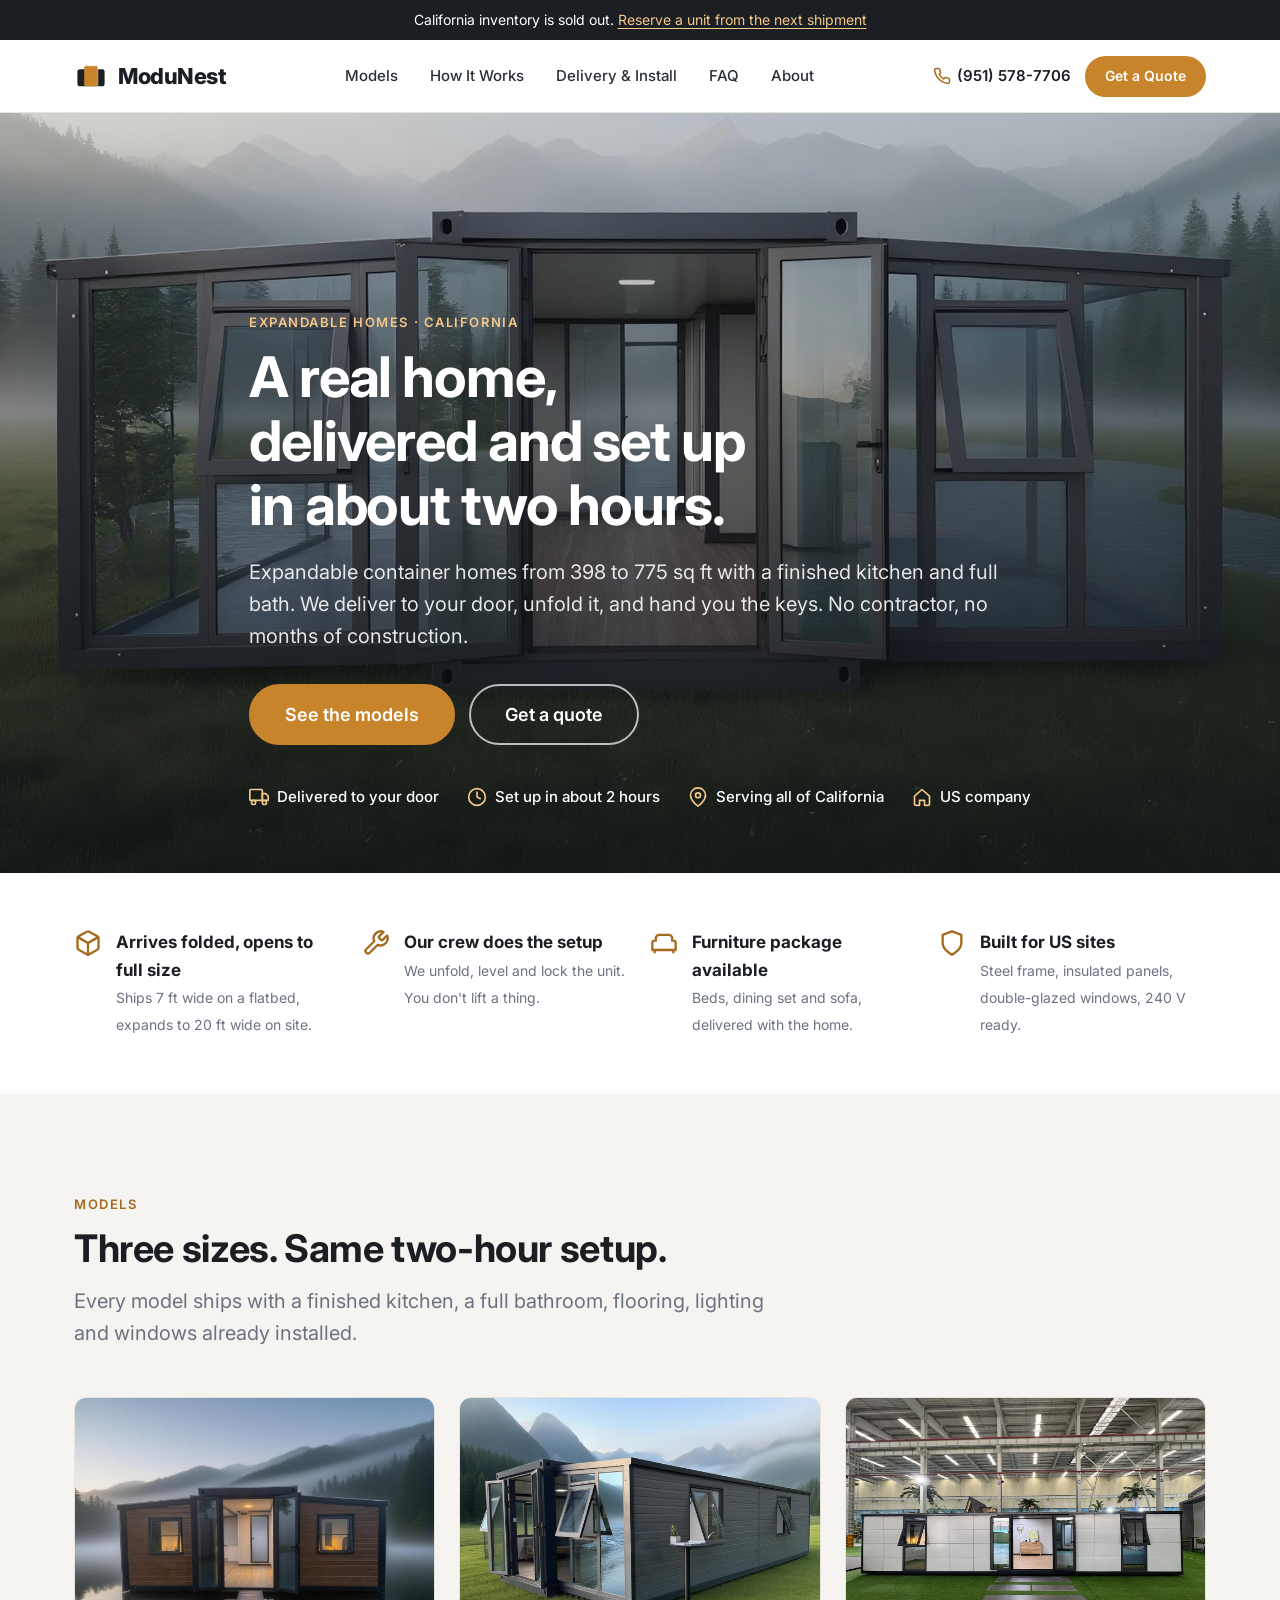
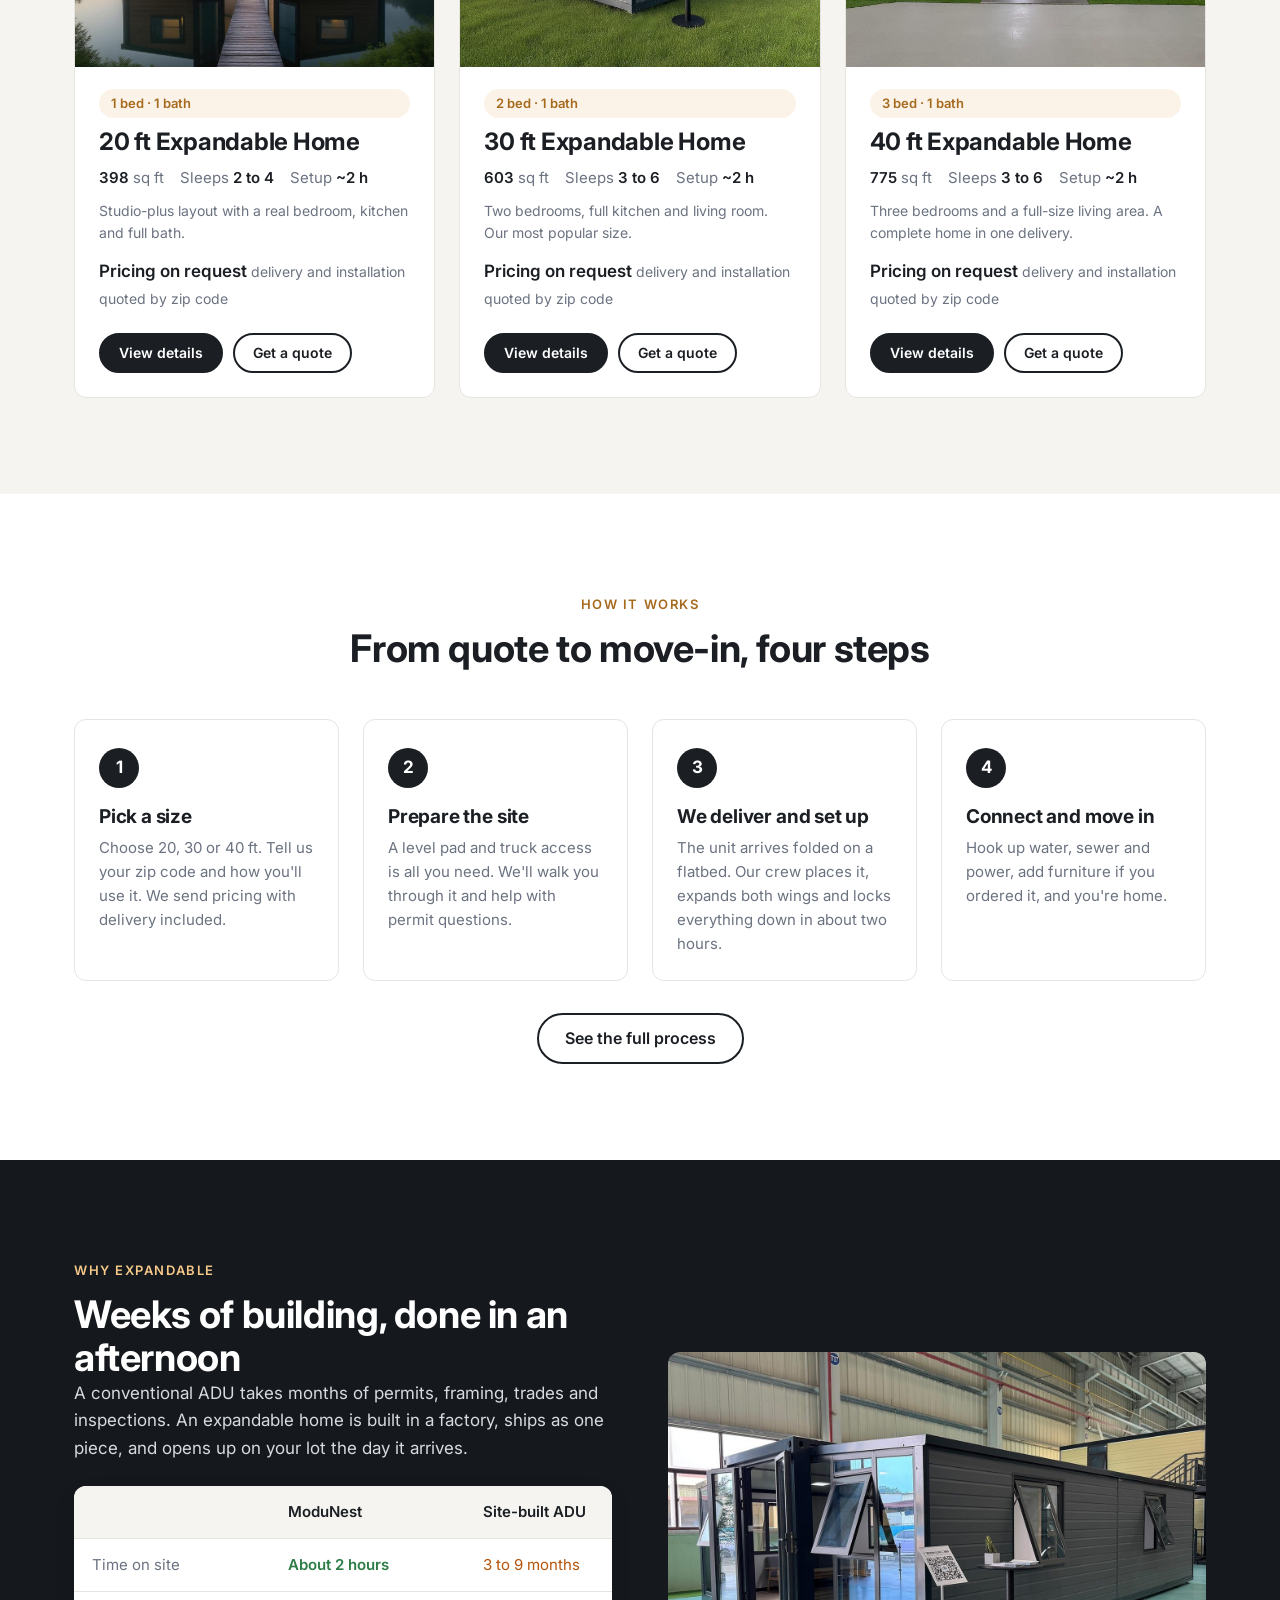
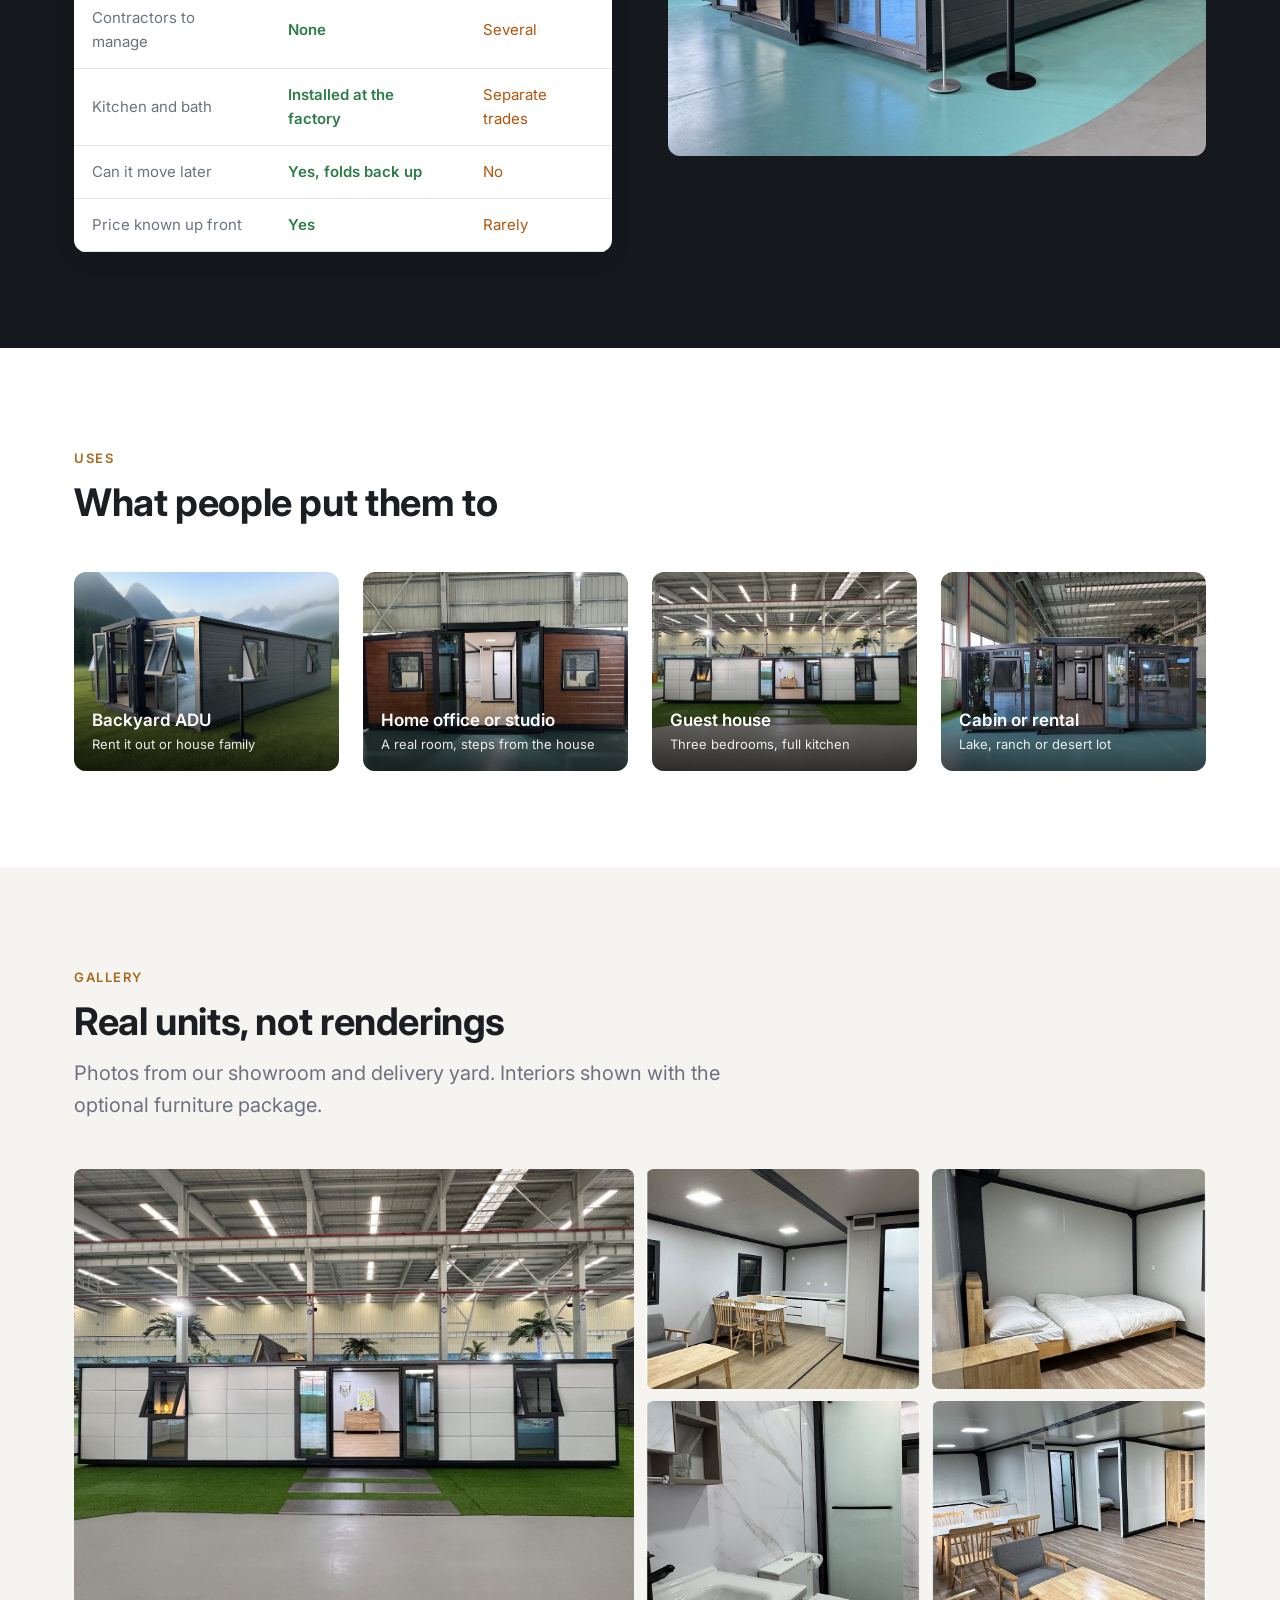
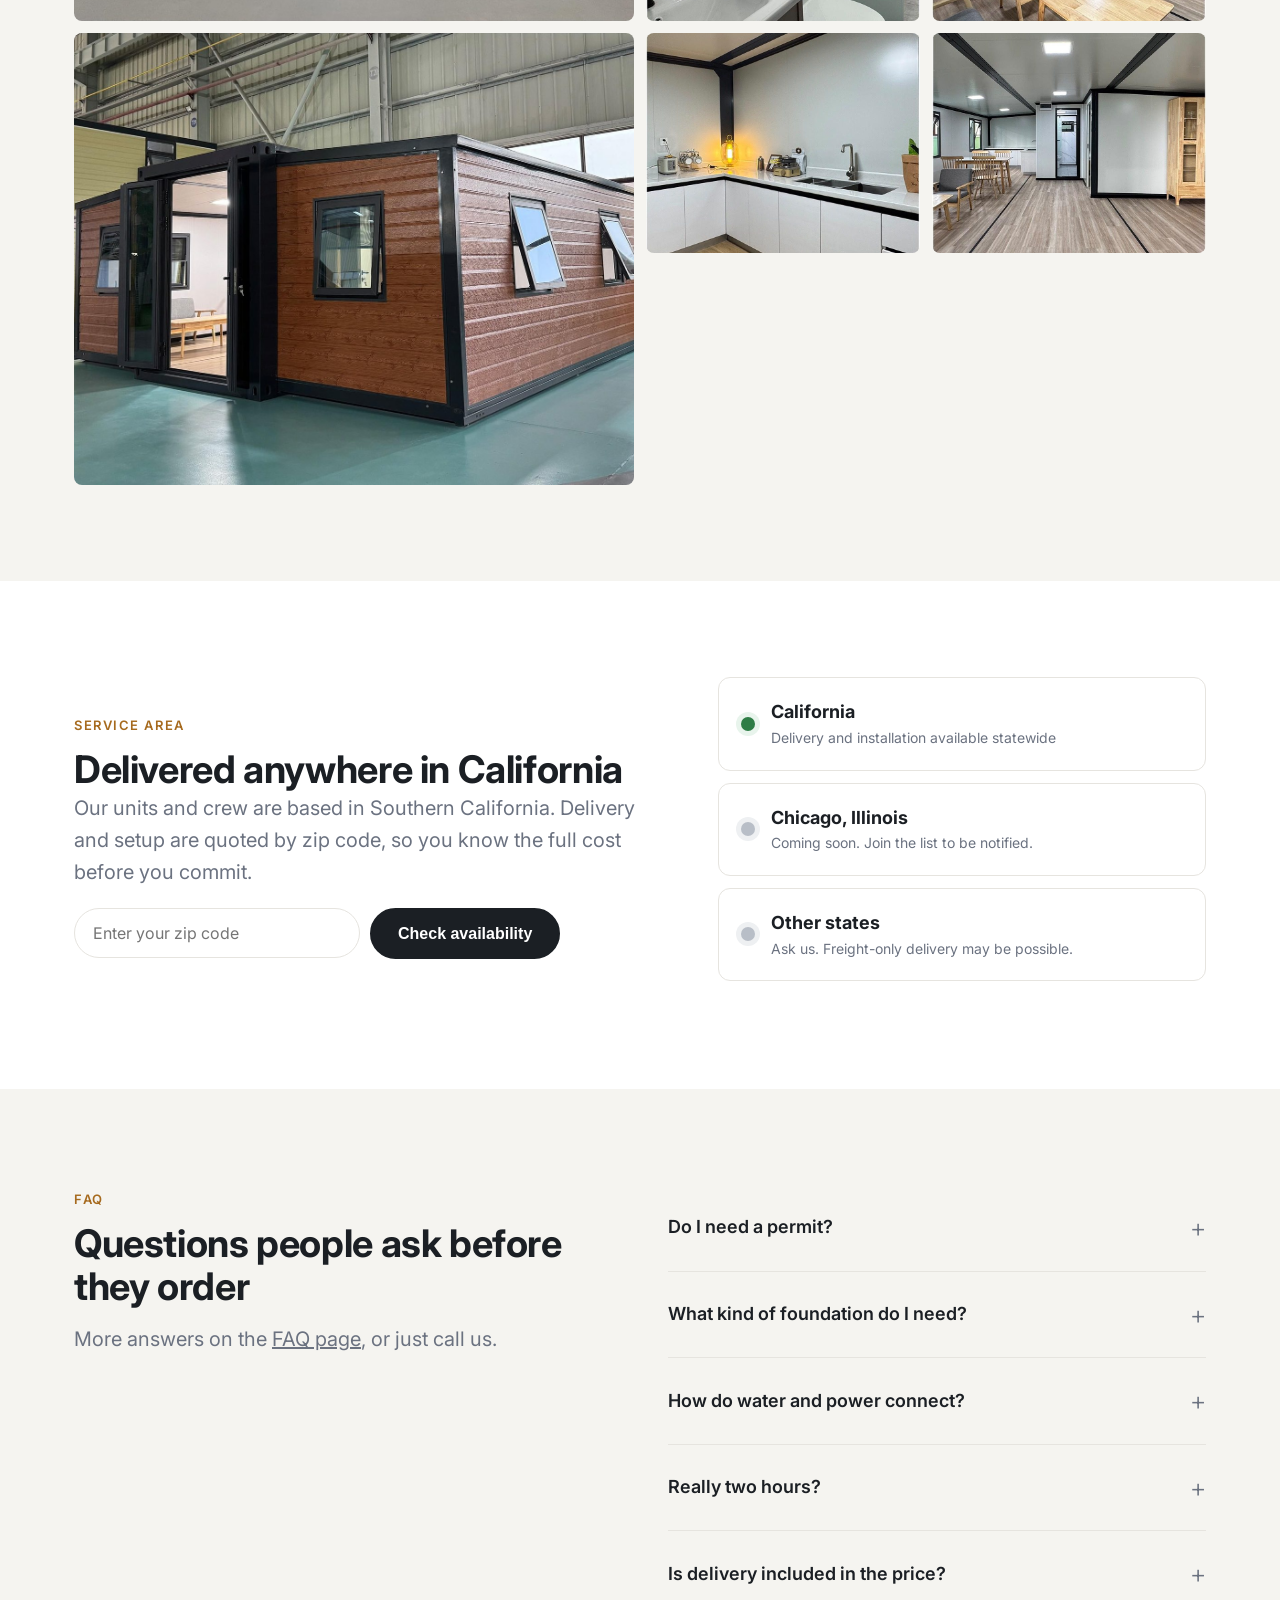
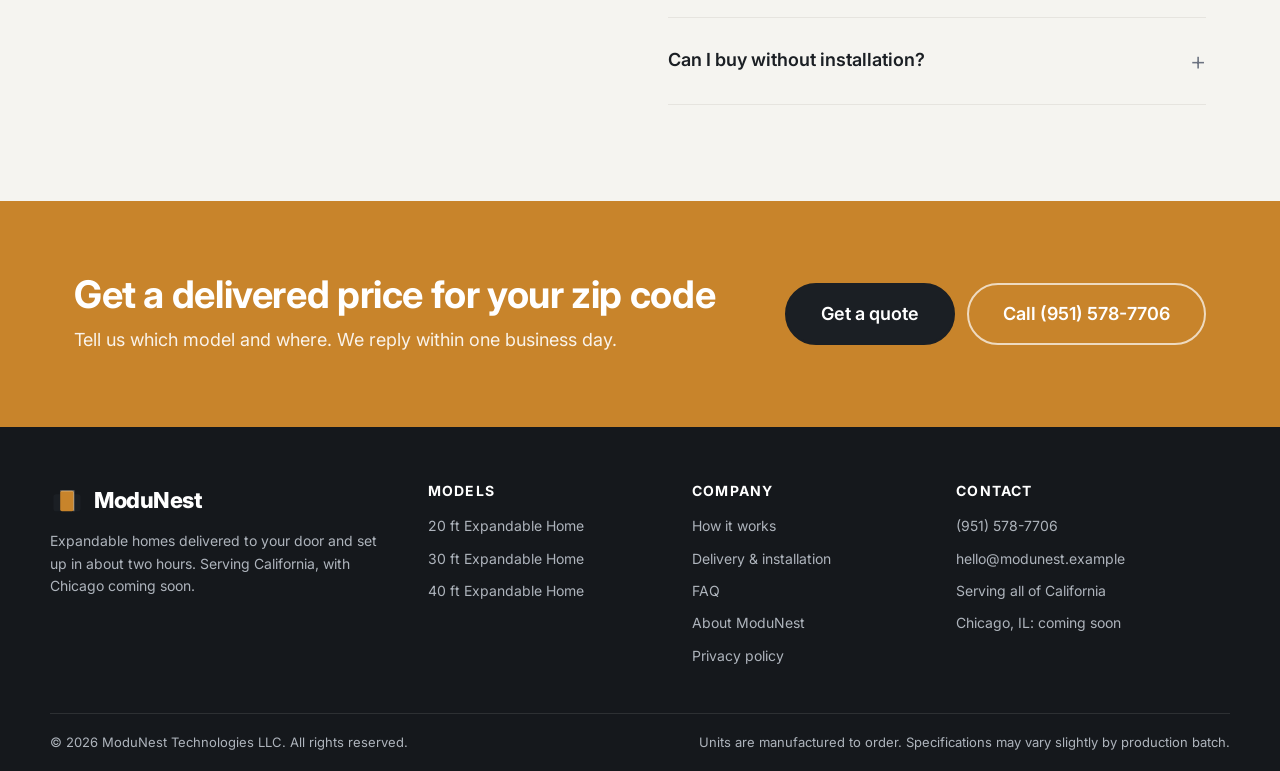
==== index.html @ 80a7b339 "ModuNest expandable homes site v1 preview Co-Authored-By: Claude Fable 5.1 <noreply@anthropic.com> C" ====
<!DOCTYPE html>
<html lang="en">
<head>
<meta charset="UTF-8">
<meta name="viewport" content="width=device-width, initial-scale=1">
<title>Expandable Container Homes Delivered & Installed in California | ModuNest</title>
<meta name="description" content="Move-in ready expandable container homes, 398 to 775 sq ft. Delivered to your door and set up in about two hours. One-stop delivery, installation and furniture. Serving California.">
<link rel="canonical" href="https://rogerhong02.github.io/modunest-site/index.html">
<meta property="og:title" content="Expandable Container Homes Delivered & Installed in California | ModuNest">
<meta property="og:description" content="Move-in ready expandable container homes, 398 to 775 sq ft. Delivered to your door and set up in about two hours. One-stop delivery, installation and furniture. Serving California.">
<meta property="og:image" content="https://rogerhong02.github.io/modunest-site/images/hero-1.jpg">
<meta property="og:type" content="website">
<meta name="theme-color" content="#1B1F24">
<link rel="icon" href="images/favicon.svg" type="image/svg+xml">
<link rel="preconnect" href="https://fonts.googleapis.com"><link rel="preconnect" href="https://fonts.gstatic.com" crossorigin>
<link rel="stylesheet" href="https://fonts.googleapis.com/css2?family=Inter:wght@400;500;600;700;800&display=swap">
<link rel="stylesheet" href="css/style.css">
</head>
<body>
<div class="announce">California inventory is sold out. <a href="quote.html">Reserve a unit from the next shipment</a></div>
<header class="header"><div class="container">
  <a class="logo" href="index.html"><svg viewBox="0 0 40 40" fill="none" aria-hidden="true"><rect x="4" y="12" width="32" height="20" rx="3" fill="#1B1F24"/><rect x="12" y="8" width="16" height="24" rx="2" fill="#C8842B"/><path d="M12 8h16v24" stroke="#fff" stroke-width="1.5" opacity=".35"/></svg><span>ModuNest</span></a>
  <nav class="nav"><ul>
    <li><a href="models.html">Models</a></li>
    <li><a href="how-it-works.html">How It Works</a></li>
    <li><a href="delivery.html">Delivery &amp; Install</a></li>
    <li><a href="faq.html">FAQ</a></li>
    <li><a href="about.html">About</a></li>
    <li class="nav-cta"><a class="btn btn-primary" href="quote.html">Get a Quote</a></li>
  </ul></nav>
  <div class="header-right">
    <a class="header-phone" href="tel:+19515787706"><svg viewBox="0 0 24 24" fill="none" stroke="currentColor" stroke-width="2" stroke-linecap="round" stroke-linejoin="round" aria-hidden="true"><path d="M22 16.92v3a2 2 0 0 1-2.18 2 19.79 19.79 0 0 1-8.63-3.07 19.5 19.5 0 0 1-6-6 19.79 19.79 0 0 1-3.07-8.67A2 2 0 0 1 4.11 2h3a2 2 0 0 1 2 1.72c.13.96.37 1.9.72 2.81a2 2 0 0 1-.45 2.11L8.09 9.91a16 16 0 0 0 6 6l1.27-1.27a2 2 0 0 1 2.11-.45c.91.35 1.85.59 2.81.72A2 2 0 0 1 22 16.92z"/></svg>(951) 578-7706</a>
    <a class="btn btn-primary btn-sm" href="quote.html">Get a Quote</a>
    <button class="nav-toggle" aria-label="Menu"><span></span><span></span><span></span></button>
  </div>
</div></header>

<section class="hero" style="background-image:url(images/hero-1.jpg)"><div class="container">
  <span class="eyebrow" style="color:#F3C889">Expandable homes · California</span>
  <h1>A real home, delivered and set up in about two hours.</h1>
  <p class="lead">Expandable container homes from 398 to 775 sq ft with a finished kitchen and full bath. We deliver to your door, unfold it, and hand you the keys. No contractor, no months of construction.</p>
  <div class="actions"><a class="btn btn-primary btn-lg" href="models.html">See the models</a><a class="btn btn-outline-light btn-lg" href="quote.html">Get a quote</a></div>
  <div class="badges">
    <span><svg viewBox="0 0 24 24" fill="none" stroke="currentColor" stroke-width="2" stroke-linecap="round" stroke-linejoin="round" aria-hidden="true"><rect x="1" y="3" width="15" height="13" rx="1"/><path d="M16 8h4l3 3v5h-7z"/><circle cx="5.5" cy="18.5" r="2.5"/><circle cx="18.5" cy="18.5" r="2.5"/></svg> Delivered to your door</span>
    <span><svg viewBox="0 0 24 24" fill="none" stroke="currentColor" stroke-width="2" stroke-linecap="round" stroke-linejoin="round" aria-hidden="true"><circle cx="12" cy="12" r="10"/><polyline points="12 6 12 12 16 14"/></svg> Set up in about 2 hours</span>
    <span><svg viewBox="0 0 24 24" fill="none" stroke="currentColor" stroke-width="2" stroke-linecap="round" stroke-linejoin="round" aria-hidden="true"><path d="M21 10c0 7-9 13-9 13s-9-6-9-13a9 9 0 0 1 18 0z"/><circle cx="12" cy="10" r="3"/></svg> Serving all of California</span>
    <span><svg viewBox="0 0 24 24" fill="none" stroke="currentColor" stroke-width="2" stroke-linecap="round" stroke-linejoin="round" aria-hidden="true"><path d="M3 11l9-8 9 8v9a2 2 0 0 1-2 2h-4v-6H9v6H5a2 2 0 0 1-2-2z"/></svg> US company</span>
  </div>
</div></section>

<section class="section" style="padding:56px 0"><div class="container">
  <div class="trust">
    <div><svg viewBox="0 0 24 24" fill="none" stroke="currentColor" stroke-width="2" stroke-linecap="round" stroke-linejoin="round" aria-hidden="true"><path d="M21 16V8a2 2 0 0 0-1-1.73l-7-4a2 2 0 0 0-2 0l-7 4A2 2 0 0 0 3 8v8a2 2 0 0 0 1 1.73l7 4a2 2 0 0 0 2 0l7-4A2 2 0 0 0 21 16z"/><polyline points="3.27 6.96 12 12.01 20.73 6.96"/><line x1="12" y1="22.08" x2="12" y2="12"/></svg><div><b>Arrives folded, opens to full size</b><span>Ships 7 ft wide on a flatbed, expands to 20 ft wide on site.</span></div></div>
    <div><svg viewBox="0 0 24 24" fill="none" stroke="currentColor" stroke-width="2" stroke-linecap="round" stroke-linejoin="round" aria-hidden="true"><path d="M14.7 6.3a1 1 0 0 0 0 1.4l1.6 1.6a1 1 0 0 0 1.4 0l3.77-3.77a6 6 0 0 1-7.94 7.94l-6.91 6.91a2.12 2.12 0 0 1-3-3l6.91-6.91a6 6 0 0 1 7.94-7.94l-3.76 3.76z"/></svg><div><b>Our crew does the setup</b><span>We unfold, level and lock the unit. You don't lift a thing.</span></div></div>
    <div><svg viewBox="0 0 24 24" fill="none" stroke="currentColor" stroke-width="2" stroke-linecap="round" stroke-linejoin="round" aria-hidden="true"><path d="M4 18v2M20 18v2M2 12a2 2 0 0 1 2-2h1V8a3 3 0 0 1 3-3h8a3 3 0 0 1 3 3v2h1a2 2 0 0 1 2 2v6H2z"/></svg><div><b>Furniture package available</b><span>Beds, dining set and sofa, delivered with the home.</span></div></div>
    <div><svg viewBox="0 0 24 24" fill="none" stroke="currentColor" stroke-width="2" stroke-linecap="round" stroke-linejoin="round" aria-hidden="true"><path d="M12 22s8-4 8-10V5l-8-3-8 3v7c0 6 8 10 8 10z"/></svg><div><b>Built for US sites</b><span>Steel frame, insulated panels, double-glazed windows, 240 V ready.</span></div></div>
  </div>
</div></section>

<section class="section soft" id="models"><div class="container">
  <div class="sec-head"><span class="eyebrow">Models</span><h2>Three sizes. Same two-hour setup.</h2><p class="lead">Every model ships with a finished kitchen, a full bathroom, flooring, lighting and windows already installed.</p></div>
  <div class="grid grid-3"><article class="model-card">
  <a class="thumb" href="model-20ft.html"><img src="images/20ft-card.jpg" alt="20 ft Expandable Home" loading="lazy"></a>
  <div class="body">
    <span class="pill">1 bed · 1 bath</span>
    <h3><a href="model-20ft.html">20 ft Expandable Home</a></h3>
    <div class="meta"><span><b>398</b> sq ft</span><span>Sleeps <b>2 to 4</b></span><span>Setup <b>~2 h</b></span></div>
    <p class="muted small">Studio-plus layout with a real bedroom, kitchen and full bath.</p>
    <div class="price">Pricing on request <small>delivery and installation quoted by zip code</small></div>
    <div class="actions"><a class="btn btn-dark btn-sm" href="model-20ft.html">View details</a><a class="btn btn-outline btn-sm" href="quote.html?model=20ft">Get a quote</a></div>
  </div>
</article>
<article class="model-card">
  <a class="thumb" href="model-30ft.html"><img src="images/30ft-card.jpg" alt="30 ft Expandable Home" loading="lazy"></a>
  <div class="body">
    <span class="pill">2 bed · 1 bath</span>
    <h3><a href="model-30ft.html">30 ft Expandable Home</a></h3>
    <div class="meta"><span><b>603</b> sq ft</span><span>Sleeps <b>3 to 6</b></span><span>Setup <b>~2 h</b></span></div>
    <p class="muted small">Two bedrooms, full kitchen and living room. Our most popular size.</p>
    <div class="price">Pricing on request <small>delivery and installation quoted by zip code</small></div>
    <div class="actions"><a class="btn btn-dark btn-sm" href="model-30ft.html">View details</a><a class="btn btn-outline btn-sm" href="quote.html?model=30ft">Get a quote</a></div>
  </div>
</article>
<article class="model-card">
  <a class="thumb" href="model-40ft.html"><img src="images/40ft-card.jpg" alt="40 ft Expandable Home" loading="lazy"></a>
  <div class="body">
    <span class="pill">3 bed · 1 bath</span>
    <h3><a href="model-40ft.html">40 ft Expandable Home</a></h3>
    <div class="meta"><span><b>775</b> sq ft</span><span>Sleeps <b>3 to 6</b></span><span>Setup <b>~2 h</b></span></div>
    <p class="muted small">Three bedrooms and a full-size living area. A complete home in one delivery.</p>
    <div class="price">Pricing on request <small>delivery and installation quoted by zip code</small></div>
    <div class="actions"><a class="btn btn-dark btn-sm" href="model-40ft.html">View details</a><a class="btn btn-outline btn-sm" href="quote.html?model=40ft">Get a quote</a></div>
  </div>
</article></div>
</div></section>

<section class="section" id="how"><div class="container">
  <div class="sec-head center"><span class="eyebrow">How it works</span><h2>From quote to move-in, four steps</h2></div>
  <div class="steps">
    <div class="step"><div class="num">1</div><h3>Pick a size</h3><p>Choose 20, 30 or 40 ft. Tell us your zip code and how you'll use it. We send pricing with delivery included.</p></div>
    <div class="step"><div class="num">2</div><h3>Prepare the site</h3><p>A level pad and truck access is all you need. We'll walk you through it and help with permit questions.</p></div>
    <div class="step"><div class="num">3</div><h3>We deliver and set up</h3><p>The unit arrives folded on a flatbed. Our crew places it, expands both wings and locks everything down in about two hours.</p></div>
    <div class="step"><div class="num">4</div><h3>Connect and move in</h3><p>Hook up water, sewer and power, add furniture if you ordered it, and you're home.</p></div>
  </div>
  <div class="center mt-32"><a class="btn btn-outline" href="how-it-works.html">See the full process</a></div>
</div></section>

<section class="section dark"><div class="container">
  <div class="split">
    <div class="text">
      <span class="eyebrow">Why expandable</span>
      <h2>Weeks of building, done in an afternoon</h2>
      <p>A conventional ADU takes months of permits, framing, trades and inspections. An expandable home is built in a factory, ships as one piece, and opens up on your lot the day it arrives.</p>
      <table class="compare mt-24">
        <tr><th></th><th>ModuNest</th><th>Site-built ADU</th></tr>
        <tr><td>Time on site</td><td class="yes">About 2 hours</td><td class="no">3 to 9 months</td></tr>
        <tr><td>Contractors to manage</td><td class="yes">None</td><td class="no">Several</td></tr>
        <tr><td>Kitchen and bath</td><td class="yes">Installed at the factory</td><td class="no">Separate trades</td></tr>
        <tr><td>Can it move later</td><td class="yes">Yes, folds back up</td><td class="no">No</td></tr>
        <tr><td>Price known up front</td><td class="yes">Yes</td><td class="no">Rarely</td></tr>
      </table>
    </div>
    <div class="pic"><img src="images/30ft-shop-1.jpg" alt="30 ft expandable home, doors open" loading="lazy"></div>
  </div>
</div></section>

<section class="section" id="uses"><div class="container">
  <div class="sec-head"><span class="eyebrow">Uses</span><h2>What people put them to</h2></div>
  <div class="grid grid-4">
    <a class="tile" href="model-30ft.html"><img src="images/30ft-card.jpg" alt="Backyard ADU" loading="lazy"><div class="cap">Backyard ADU<small>Rent it out or house family</small></div></a>
    <a class="tile" href="model-20ft.html"><img src="images/20ft-shop-1.jpg" alt="Home office" loading="lazy"><div class="cap">Home office or studio<small>A real room, steps from the house</small></div></a>
    <a class="tile" href="model-40ft.html"><img src="images/40ft-card.jpg" alt="Guest house" loading="lazy"><div class="cap">Guest house<small>Three bedrooms, full kitchen</small></div></a>
    <a class="tile" href="model-30ft.html"><img src="images/30ft-shop-2.jpg" alt="Vacation cabin" loading="lazy"><div class="cap">Cabin or rental<small>Lake, ranch or desert lot</small></div></a>
  </div>
</div></section>

<section class="section soft" id="gallery"><div class="container">
  <div class="sec-head"><span class="eyebrow">Gallery</span><h2>Real units, not renderings</h2><p class="lead">Photos from our showroom and delivery yard. Interiors shown with the optional furniture package.</p></div>
  <div class="gallery">
    <a class="span2" href="images/40ft-card.jpg" data-lightbox="images/40ft-card.jpg"><img src="images/40ft-card.jpg" alt="40 ft unit in showroom" loading="lazy"></a>
    <a href="images/20ft-kitchen.jpg" data-lightbox="images/20ft-kitchen.jpg"><img src="images/20ft-kitchen.jpg" alt="Kitchen" loading="lazy"></a>
    <a href="images/30ft-bedroom.jpg" data-lightbox="images/30ft-bedroom.jpg"><img src="images/30ft-bedroom.jpg" alt="Bedroom" loading="lazy"></a>
    <a href="images/40ft-bath.jpg" data-lightbox="images/40ft-bath.jpg"><img src="images/40ft-bath.jpg" alt="Bathroom" loading="lazy"></a>
    <a href="images/20ft-living.jpg" data-lightbox="images/20ft-living.jpg"><img src="images/20ft-living.jpg" alt="Living area" loading="lazy"></a>
    <a class="span2" href="images/20ft-shop-2.jpg" data-lightbox="images/20ft-shop-2.jpg"><img src="images/20ft-shop-2.jpg" alt="20 ft unit" loading="lazy"></a>
    <a href="images/40ft-kitchen.jpg" data-lightbox="images/40ft-kitchen.jpg"><img src="images/40ft-kitchen.jpg" alt="Kitchen, 40 ft" loading="lazy"></a>
    <a href="images/30ft-living.jpg" data-lightbox="images/30ft-living.jpg"><img src="images/30ft-living.jpg" alt="Living area, 30 ft" loading="lazy"></a>
  </div>
</div></section>

<section class="section" id="area"><div class="container">
  <div class="area">
    <div>
      <span class="eyebrow">Service area</span>
      <h2>Delivered anywhere in California</h2>
      <p class="lead">Our units and crew are based in Southern California. Delivery and setup are quoted by zip code, so you know the full cost before you commit.</p>
      <form class="zip" id="zip-form"><input type="text" inputmode="numeric" maxlength="5" placeholder="Enter your zip code" aria-label="Zip code"><button class="btn btn-dark" type="submit">Check availability</button></form>
    </div>
    <div>
      <div class="state"><div class="dot"></div><div><b>California</b><span>Delivery and installation available statewide</span></div></div>
      <div class="state soon"><div class="dot"></div><div><b>Chicago, Illinois</b><span>Coming soon. Join the list to be notified.</span></div></div>
      <div class="state soon"><div class="dot"></div><div><b>Other states</b><span>Ask us. Freight-only delivery may be possible.</span></div></div>
    </div>
  </div>
</div></section>

<section class="section soft" id="faq"><div class="container">
  <div class="grid grid-2" style="gap:56px;align-items:start">
    <div class="sec-head" style="margin-bottom:0"><span class="eyebrow">FAQ</span><h2>Questions people ask before they order</h2><p class="lead">More answers on the <a href="faq.html" style="text-decoration:underline">FAQ page</a>, or just call us.</p></div>
    <div class="faq">
      <details><summary>Do I need a permit?</summary><p>It depends on your city and county and on how you'll use the unit. Many California customers use these homes as ADUs, which most jurisdictions now allow on residential lots. We'll help you understand what your local building department requires before you order.</p></details>
      <details><summary>What kind of foundation do I need?</summary><p>A level, compacted surface: a concrete slab, concrete piers or a gravel pad. We'll advise on the best option for your site when we quote.</p></details>
      <details><summary>How do water and power connect?</summary><p>Each home is pre-wired and pre-plumbed. Your electrician and plumber connect it to your existing 240 V service and water and sewer lines, or you can go off-grid with solar and a tank.</p></details>
      <details><summary>Really two hours?</summary><p>Yes, for the setup itself. Once the truck arrives, our crew places the unit, expands both wings and locks it in place in about two hours. Utility hookups are done separately by your local trades.</p></details>
      <details><summary>Is delivery included in the price?</summary><p>We quote delivery and installation together by zip code, so the number you see is the number you pay. No surprises on delivery day.</p></details>
      <details><summary>Can I buy without installation?</summary><p>In California we deliver and set up every unit. For other states, ask us about freight-only options.</p></details>
    </div>
  </div>
</div></section>

<section class="cta"><div class="container">
  <div><h2>Get a delivered price for your zip code</h2><p>Tell us which model and where. We reply within one business day.</p></div>
  <div class="actions"><a class="btn btn-dark btn-lg" href="quote.html">Get a quote</a><a class="btn btn-outline-light btn-lg" href="tel:+19515787706">Call (951) 578-7706</a></div>
</div></section>

<footer class="footer">
  <div class="container top">
    <div>
      <a class="logo" href="index.html"><svg viewBox="0 0 40 40" fill="none" aria-hidden="true"><rect x="4" y="12" width="32" height="20" rx="3" fill="#1B1F24"/><rect x="12" y="8" width="16" height="24" rx="2" fill="#C8842B"/><path d="M12 8h16v24" stroke="#fff" stroke-width="1.5" opacity=".35"/></svg><span>ModuNest</span></a>
      <p>Expandable homes delivered to your door and set up in about two hours. Serving California, with Chicago coming soon.</p>
    </div>
    <div><h4>Models</h4><ul><li><a href="model-20ft.html">20 ft Expandable Home</a></li><li><a href="model-30ft.html">30 ft Expandable Home</a></li><li><a href="model-40ft.html">40 ft Expandable Home</a></li></ul></div>
    <div><h4>Company</h4><ul>
      <li><a href="how-it-works.html">How it works</a></li>
      <li><a href="delivery.html">Delivery &amp; installation</a></li>
      <li><a href="faq.html">FAQ</a></li>
      <li><a href="about.html">About ModuNest</a></li>
      <li><a href="privacy.html">Privacy policy</a></li>
    </ul></div>
    <div><h4>Contact</h4><ul>
      <li><a href="tel:+19515787706">(951) 578-7706</a></li>
      <li><a href="mailto:hello@modunest.example">hello@modunest.example</a></li>
      <li>Serving all of California</li>
      <li>Chicago, IL: coming soon</li>
    </ul></div>
  </div>
  <div class="container bottom">
    <span>© 2026 ModuNest Technologies LLC. All rights reserved.</span>
    <span>Units are manufactured to order. Specifications may vary slightly by production batch.</span>
  </div>
</footer>
<div class="mobile-cta">
  <a class="btn btn-outline" href="tel:+19515787706"><svg viewBox="0 0 24 24" fill="none" stroke="currentColor" stroke-width="2" stroke-linecap="round" stroke-linejoin="round" aria-hidden="true"><path d="M22 16.92v3a2 2 0 0 1-2.18 2 19.79 19.79 0 0 1-8.63-3.07 19.5 19.5 0 0 1-6-6 19.79 19.79 0 0 1-3.07-8.67A2 2 0 0 1 4.11 2h3a2 2 0 0 1 2 1.72c.13.96.37 1.9.72 2.81a2 2 0 0 1-.45 2.11L8.09 9.91a16 16 0 0 0 6 6l1.27-1.27a2 2 0 0 1 2.11-.45c.91.35 1.85.59 2.81.72A2 2 0 0 1 22 16.92z"/></svg> Call</a>
  <a class="btn btn-primary" href="quote.html">Get a Quote</a>
</div>
<script src="js/main.js"></script>
</body>
</html>
---- css/style.css ----
/* ModuNest — expandable homes, California. Clean US DTC look. */
:root{
  --ink:#1B1F24; --text:#2B3036; --muted:#6B7280; --line:#E6E4DF;
  --bg:#FFFFFF; --soft:#F5F4F0; --dark:#15181C;
  --accent:#C8842B; --accent-dark:#A66A1E; --accent-soft:#FBF3E8;
  --green:#2E7D46; --green-soft:#E8F4EC;
  --radius:12px; --radius-sm:8px;
  --shadow:0 1px 2px rgba(20,24,30,.06),0 8px 24px rgba(20,24,30,.06);
  --shadow-lg:0 12px 40px rgba(20,24,30,.14);
  --font:Inter,-apple-system,"Segoe UI",Roboto,"Helvetica Neue",Arial,sans-serif;
  --container:1180px;
}
*{box-sizing:border-box;margin:0;padding:0}
html{scroll-behavior:smooth;-webkit-text-size-adjust:100%}
body{font-family:var(--font);color:var(--text);background:var(--bg);font-size:17px;line-height:1.6;-webkit-font-smoothing:antialiased}
img{max-width:100%;display:block;height:auto}
a{color:inherit;text-decoration:none}
ul{list-style:none}
h1,h2,h3,h4{color:var(--ink);line-height:1.15;font-weight:700;letter-spacing:-.01em}
h1{font-size:56px;letter-spacing:-.02em}
h2{font-size:38px}
h3{font-size:22px}
p{max-width:68ch}
.container{max-width:var(--container);margin:0 auto;padding:0 24px}
.eyebrow{display:inline-block;font-size:13px;font-weight:600;letter-spacing:.12em;text-transform:uppercase;color:var(--accent-dark);margin-bottom:12px}
.lead{font-size:20px;color:var(--muted);max-width:60ch}
.muted{color:var(--muted)}
.small{font-size:14px}
.center{text-align:center}
.center p{margin-left:auto;margin-right:auto}
[id]{scroll-margin-top:96px}

/* Buttons */
.btn{display:inline-flex;align-items:center;justify-content:center;gap:8px;padding:14px 26px;border-radius:999px;font-weight:600;font-size:16px;line-height:1.2;border:2px solid transparent;cursor:pointer;transition:.2s;white-space:nowrap}
.btn-primary{background:var(--accent);color:#fff;border-color:var(--accent)}
.btn-primary:hover{background:var(--accent-dark);border-color:var(--accent-dark)}
.btn-dark{background:var(--ink);color:#fff;border-color:var(--ink)}
.btn-dark:hover{background:#000}
.btn-light{background:#fff;color:var(--ink);border-color:#fff}
.btn-light:hover{background:var(--soft)}
.btn-outline{border-color:var(--ink);color:var(--ink);background:transparent}
.btn-outline:hover{background:var(--ink);color:#fff}
.btn-outline-light{border-color:rgba(255,255,255,.7);color:#fff}
.btn-outline-light:hover{background:#fff;color:var(--ink)}
.btn-lg{padding:18px 34px;font-size:18px}
.btn-sm{padding:10px 18px;font-size:14px}
.btn svg{width:18px;height:18px}

/* Header */
.header{position:sticky;top:0;z-index:100;background:rgba(255,255,255,.92);backdrop-filter:saturate(180%) blur(12px);border-bottom:1px solid var(--line)}
.header .container{display:flex;align-items:center;justify-content:space-between;height:72px;gap:24px}
.logo{display:flex;align-items:center;gap:10px;font-weight:800;font-size:22px;letter-spacing:-.02em;color:var(--ink)}
.logo svg{width:34px;height:34px}
.nav ul{display:flex;gap:4px}
.nav a{display:block;padding:10px 14px;border-radius:999px;font-weight:500;font-size:15px;color:var(--text);transition:.2s}
.nav a:hover{background:var(--soft);color:var(--ink)}
.nav a.active{color:var(--ink);font-weight:600}
.header-right{display:flex;align-items:center;gap:14px}
.header-phone{font-weight:600;color:var(--ink);font-size:15px;display:flex;align-items:center;gap:6px}
.header-phone svg{width:18px;height:18px;color:var(--accent-dark)}
.nav-toggle{display:none;width:44px;height:44px;border:0;background:none;cursor:pointer;position:relative}
.nav-toggle span{position:absolute;left:11px;right:11px;height:2px;background:var(--ink);border-radius:2px;transition:.25s}
.nav-toggle span:nth-child(1){top:15px}.nav-toggle span:nth-child(2){top:21px}.nav-toggle span:nth-child(3){top:27px}
.nav-open .nav-toggle span:nth-child(1){transform:translateY(6px) rotate(45deg)}
.nav-open .nav-toggle span:nth-child(2){opacity:0}
.nav-open .nav-toggle span:nth-child(3){transform:translateY(-6px) rotate(-45deg)}
@media(max-width:1024px){.header-phone{display:none}.nav a{padding:10px 10px;font-size:14px}}
@media(max-width:860px){
  .nav-toggle{display:block}
  .header .container{height:64px}
  .header-right .btn{display:none}
  .nav{position:fixed;left:0;right:0;top:64px;bottom:0;background:#fff;display:none;overflow:auto;padding:12px 24px 100px}
  .nav-open .nav{display:block}
  .nav ul{flex-direction:column;gap:0}
  .nav a{padding:16px 4px;font-size:18px;border-bottom:1px solid var(--line);border-radius:0}
  .nav .nav-cta{margin-top:20px;border:0}
  .nav .nav-cta .btn{width:100%}
}
@media(min-width:861px){.nav .nav-cta{display:none}}

/* Announcement */
.announce{background:var(--ink);color:#fff;font-size:14px;text-align:center;padding:9px 16px}
.announce a{text-decoration:underline;text-underline-offset:3px;color:#F3C889}

/* Hero */
.hero{position:relative;min-height:min(86vh,760px);display:flex;align-items:flex-end;color:#fff;background:var(--dark) center/cover no-repeat;isolation:isolate}
.hero::before{content:"";position:absolute;inset:0;background:linear-gradient(180deg,rgba(15,18,22,.15) 0%,rgba(15,18,22,.35) 45%,rgba(15,18,22,.82) 100%);z-index:-1}
.hero .container{padding-top:120px;padding-bottom:64px}
.hero h1{color:#fff;max-width:14ch;margin-bottom:18px}
.hero .lead{color:rgba(255,255,255,.88);margin-bottom:32px}
.hero .actions{display:flex;gap:14px;flex-wrap:wrap;margin-bottom:40px}
.hero .badges{display:flex;gap:28px;flex-wrap:wrap;font-size:15px;font-weight:500}
.hero .badges span{display:flex;align-items:center;gap:8px}
.hero .badges svg{width:20px;height:20px;color:#F3C889}
@media(max-width:768px){
  .hero{min-height:560px}
  .hero .container{padding-top:80px;padding-bottom:40px}
  h1{font-size:38px}h2{font-size:30px}
  .hero .lead{font-size:17px}
  .hero .badges{gap:14px;font-size:14px}
  .btn-lg{padding:15px 24px;font-size:16px}
}

/* Sections */
.section{padding:96px 0}
.section.soft{background:var(--soft)}
.section.dark{background:var(--dark);color:#D7DBE0}
.section.dark h2,.section.dark h3{color:#fff}
.section.dark .eyebrow{color:#F3C889}
.section.dark .lead{color:rgba(255,255,255,.75)}
.sec-head{max-width:720px;margin-bottom:48px}
.sec-head.center{margin-left:auto;margin-right:auto;text-align:center}
.sec-head h2{margin-bottom:14px}
.grid{display:grid;gap:24px}
.grid-2{grid-template-columns:repeat(2,1fr)}
.grid-3{grid-template-columns:repeat(3,1fr)}
.grid-4{grid-template-columns:repeat(4,1fr)}
@media(max-width:900px){.grid-3,.grid-4{grid-template-columns:repeat(2,1fr)}.section{padding:64px 0}.sec-head{margin-bottom:32px}}
@media(max-width:560px){.grid-2,.grid-3,.grid-4{grid-template-columns:1fr}.grid{gap:16px}}

/* Model cards */
.model-card{background:#fff;border:1px solid var(--line);border-radius:var(--radius);overflow:hidden;display:flex;flex-direction:column;transition:.25s}
.model-card:hover{box-shadow:var(--shadow-lg);transform:translateY(-4px)}
.model-card .thumb{aspect-ratio:4/3;overflow:hidden;background:var(--soft)}
.model-card .thumb img{width:100%;height:100%;object-fit:cover;transition:.5s}
.model-card:hover .thumb img{transform:scale(1.04)}
.model-card .body{padding:22px 24px 24px;display:flex;flex-direction:column;gap:10px;flex:1}
.model-card h3{font-size:24px}
.model-card .meta{display:flex;gap:16px;color:var(--muted);font-size:15px;flex-wrap:wrap}
.model-card .meta b{color:var(--ink);font-weight:600}
.model-card .price{font-weight:600;color:var(--ink);font-size:17px;margin-top:4px}
.model-card .price small{color:var(--muted);font-weight:400;font-size:14px}
.model-card .actions{display:flex;gap:10px;margin-top:auto;padding-top:10px}
.pill{display:inline-block;padding:4px 12px;border-radius:999px;font-size:13px;font-weight:600;background:var(--accent-soft);color:var(--accent-dark)}
.pill.green{background:var(--green-soft);color:var(--green)}
.pill.dark{background:var(--ink);color:#fff}

/* Steps */
.steps{display:grid;grid-template-columns:repeat(4,1fr);gap:24px;counter-reset:s}
.step{position:relative;padding:28px 24px 24px;background:#fff;border:1px solid var(--line);border-radius:var(--radius)}
.step .num{width:40px;height:40px;border-radius:50%;background:var(--ink);color:#fff;display:flex;align-items:center;justify-content:center;font-weight:700;margin-bottom:18px}
.step .num svg{width:20px;height:20px}
.step h3{font-size:19px;margin-bottom:8px}
.step p{font-size:15px;color:var(--muted)}
.section.dark .step{background:rgba(255,255,255,.05);border-color:rgba(255,255,255,.1)}
.section.dark .step .num{background:var(--accent);color:#fff}
.section.dark .step p{color:rgba(255,255,255,.7)}
@media(max-width:900px){.steps{grid-template-columns:repeat(2,1fr)}}
@media(max-width:560px){.steps{grid-template-columns:1fr}}

/* Checklist / compare */
.check{display:flex;gap:12px;align-items:flex-start;padding:12px 0;border-bottom:1px solid var(--line);font-size:16px}
.check:last-child{border-bottom:0}
.check svg{width:22px;height:22px;flex:none;color:var(--green);margin-top:2px}
.check b{color:var(--ink)}
.compare{width:100%;border-collapse:collapse;font-size:15px;background:#fff;border-radius:var(--radius);overflow:hidden;box-shadow:var(--shadow)}
.compare th,.compare td{padding:14px 18px;text-align:left;border-bottom:1px solid var(--line)}
.compare th{background:var(--soft);color:var(--ink);font-weight:600}
.compare td:first-child{color:var(--muted)}
.compare td.yes{color:var(--green);font-weight:600}
.compare td.no{color:#B45309}

/* Tiles */
.tile{position:relative;border-radius:var(--radius);overflow:hidden;aspect-ratio:4/3;background:var(--soft);display:block}
.tile img{width:100%;height:100%;object-fit:cover;transition:.6s}
.tile:hover img{transform:scale(1.05)}
.tile .cap{position:absolute;left:0;right:0;bottom:0;padding:40px 18px 16px;color:#fff;background:linear-gradient(transparent,rgba(0,0,0,.7));font-weight:600;font-size:17px}
.tile .cap small{display:block;font-weight:400;font-size:13px;opacity:.9}
.tile.wide{aspect-ratio:16/9}
.tile.tall{aspect-ratio:3/4}
.gallery{display:grid;grid-template-columns:repeat(4,1fr);grid-auto-rows:220px;gap:12px}
.gallery a{border-radius:var(--radius-sm);overflow:hidden;background:var(--soft);cursor:zoom-in}
.gallery a img{width:100%;height:100%;object-fit:cover;transition:.5s}
.gallery a:hover img{transform:scale(1.04)}
.gallery .span2{grid-column:span 2;grid-row:span 2}
@media(max-width:900px){.gallery{grid-template-columns:repeat(2,1fr);grid-auto-rows:170px}}

/* Service area */
.area{display:grid;grid-template-columns:1.1fr .9fr;gap:48px;align-items:center}
.area .state{display:flex;align-items:center;gap:16px;padding:20px 22px;border-radius:var(--radius);background:#fff;border:1px solid var(--line);margin-bottom:12px}
.area .state .dot{width:14px;height:14px;border-radius:50%;background:var(--green);flex:none;box-shadow:0 0 0 5px var(--green-soft)}
.area .state.soon .dot{background:#B8BEC7;box-shadow:0 0 0 5px #EEF0F2}
.area .state b{font-size:18px;color:var(--ink)}
.area .state span{color:var(--muted);font-size:14px;display:block}
.zip{display:flex;gap:10px;margin-top:20px;max-width:440px}
.zip input{flex:1;height:50px;border:1px solid var(--line);border-radius:999px;padding:0 18px;font-size:16px;font-family:inherit}
.zip input:focus{outline:none;border-color:var(--ink)}
@media(max-width:900px){.area{grid-template-columns:1fr;gap:28px}}

/* FAQ */
.faq details{border-bottom:1px solid var(--line);padding:6px 0}
.faq summary{cursor:pointer;list-style:none;display:flex;justify-content:space-between;align-items:center;gap:20px;padding:16px 0;font-weight:600;font-size:18px;color:var(--ink)}
.faq summary::-webkit-details-marker{display:none}
.faq summary::after{content:"+";font-size:26px;font-weight:300;color:var(--muted);flex:none;transition:.2s}
.faq details[open] summary::after{transform:rotate(45deg)}
.faq details p{padding:0 0 18px;color:var(--text);max-width:70ch}

/* CTA band */
.cta{background:var(--accent);color:#fff;padding:72px 0}
.cta h2{color:#fff;margin-bottom:10px}
.cta p{color:rgba(255,255,255,.9);font-size:18px}
.cta .container{display:flex;align-items:center;justify-content:space-between;gap:32px;flex-wrap:wrap}
.cta .actions{display:flex;gap:12px;flex-wrap:wrap}

/* Form */
.form{background:#fff;border:1px solid var(--line);border-radius:var(--radius);padding:32px;box-shadow:var(--shadow)}
.form .row{display:grid;grid-template-columns:1fr 1fr;gap:16px}
.form label{display:block;font-size:14px;font-weight:600;color:var(--ink);margin-bottom:6px}
.form input,.form select,.form textarea{width:100%;height:50px;border:1px solid var(--line);border-radius:var(--radius-sm);padding:0 14px;font-size:16px;font-family:inherit;margin-bottom:16px;background:#fff;color:var(--ink)}
.form textarea{height:120px;padding:12px 14px;resize:vertical}
.form input:focus,.form select:focus,.form textarea:focus{outline:none;border-color:var(--ink);box-shadow:0 0 0 3px rgba(27,31,36,.08)}
.form .note{font-size:13px;color:var(--muted);margin-top:12px}
.form .btn{width:100%}
@media(max-width:560px){.form .row{grid-template-columns:1fr}.form{padding:22px}}
.quote-layout{display:grid;grid-template-columns:1fr 1fr;gap:56px;align-items:start}
@media(max-width:900px){.quote-layout{grid-template-columns:1fr;gap:32px}}

/* Model page */
.page-head{padding:56px 0 24px}
.crumbs{font-size:14px;color:var(--muted);margin-bottom:14px}
.crumbs a:hover{color:var(--ink)}
.model-layout{display:grid;grid-template-columns:1.25fr .75fr;gap:40px;align-items:start}
.model-gallery .main{border-radius:var(--radius);overflow:hidden;aspect-ratio:4/3;background:var(--soft);cursor:zoom-in}
.model-gallery .main img{width:100%;height:100%;object-fit:cover}
.model-gallery .thumbs{display:grid;grid-template-columns:repeat(6,1fr);gap:8px;margin-top:8px}
.model-gallery .thumbs button{border:2px solid transparent;border-radius:var(--radius-sm);overflow:hidden;padding:0;background:var(--soft);aspect-ratio:4/3;cursor:pointer}
.model-gallery .thumbs button.active{border-color:var(--ink)}
.model-gallery .thumbs img{width:100%;height:100%;object-fit:cover}
.buy-box{position:sticky;top:92px;border:1px solid var(--line);border-radius:var(--radius);padding:28px;background:#fff;box-shadow:var(--shadow)}
.buy-box h1{font-size:34px;margin:8px 0 6px}
.buy-box .facts{display:grid;grid-template-columns:repeat(3,1fr);gap:10px;margin:18px 0}
.buy-box .fact{background:var(--soft);border-radius:var(--radius-sm);padding:12px;text-align:center}
.buy-box .fact b{display:block;font-size:20px;color:var(--ink)}
.buy-box .fact span{font-size:12px;color:var(--muted);text-transform:uppercase;letter-spacing:.06em}
.buy-box .price{font-size:26px;font-weight:700;color:var(--ink)}
.buy-box .price small{font-size:14px;color:var(--muted);font-weight:400;display:block}
.buy-box .actions{display:grid;gap:10px;margin:20px 0}
.buy-box .actions .btn{width:100%}
.buy-box .inc{font-size:14px;color:var(--muted)}
.buy-box .inc li{padding:5px 0 5px 26px;position:relative}
.buy-box .inc li::before{content:"✓";position:absolute;left:4px;color:var(--green);font-weight:700}
@media(max-width:900px){.model-layout{grid-template-columns:1fr}.buy-box{position:static}.model-gallery .thumbs{grid-template-columns:repeat(5,1fr)}}
.specs{width:100%;border-collapse:collapse;font-size:16px}
.specs th,.specs td{padding:14px 12px;border-bottom:1px solid var(--line);text-align:left;vertical-align:top}
.specs th{width:36%;color:var(--muted);font-weight:500}
.specs td{color:var(--ink)}
.specs td small{display:block;color:var(--muted);font-size:13px}
.floorplan{background:#fff;border:1px solid var(--line);border-radius:var(--radius);padding:16px;display:grid;grid-template-columns:1.4fr 1fr;gap:16px;align-items:center}
.floorplan img{width:100%;border-radius:var(--radius-sm)}
@media(max-width:768px){.floorplan{grid-template-columns:1fr}}
.model-nav{display:grid;grid-template-columns:repeat(3,1fr);gap:16px}
.model-nav a{display:flex;align-items:center;gap:14px;padding:14px;border:1px solid var(--line);border-radius:var(--radius);background:#fff;transition:.2s}
.model-nav a:hover{box-shadow:var(--shadow)}
.model-nav a.current{border-color:var(--ink)}
.model-nav img{width:88px;height:64px;object-fit:cover;border-radius:6px}
.model-nav b{display:block;color:var(--ink)}
.model-nav span{font-size:13px;color:var(--muted)}
@media(max-width:768px){.model-nav{grid-template-columns:1fr}}

/* Split */
.split{display:grid;grid-template-columns:1fr 1fr;gap:56px;align-items:center}
.split .pic{border-radius:var(--radius);overflow:hidden;aspect-ratio:4/3;background:var(--soft)}
.split .pic img{width:100%;height:100%;object-fit:cover}
.split .text p{margin-bottom:14px}
@media(max-width:900px){.split{grid-template-columns:1fr;gap:28px}}

/* Trust strip */
.trust{display:grid;grid-template-columns:repeat(4,1fr);gap:20px}
.trust>div{display:flex;gap:14px;align-items:flex-start}
.trust>div>div{display:block}
.trust svg{width:28px;height:28px;flex:none;color:var(--accent-dark)}
.trust b{display:block;color:var(--ink);font-size:17px}
.trust span{font-size:14px;color:var(--muted)}
@media(max-width:900px){.trust{grid-template-columns:repeat(2,1fr)}}
@media(max-width:560px){.trust{grid-template-columns:1fr}}

/* Footer */
.footer{background:var(--dark);color:#AEB4BC;font-size:14px}
.footer .top{padding:56px 0 36px;display:grid;grid-template-columns:1.5fr 1fr 1fr 1.2fr;gap:36px}
.footer h4{color:#fff;font-size:14px;letter-spacing:.08em;text-transform:uppercase;margin-bottom:16px}
.footer li{margin-bottom:10px}
.footer a:hover{color:#fff}
.footer .logo{color:#fff;margin-bottom:12px}
.footer .bottom{border-top:1px solid rgba(255,255,255,.1);padding:18px 0;display:flex;justify-content:space-between;flex-wrap:wrap;gap:10px;font-size:13px}
@media(max-width:900px){.footer .top{grid-template-columns:1fr 1fr}}
@media(max-width:560px){.footer .top{grid-template-columns:1fr;gap:26px}.footer{padding-bottom:72px}}

/* Mobile sticky CTA */
.mobile-cta{display:none}
@media(max-width:768px){
  .mobile-cta{display:grid;grid-template-columns:1fr 1fr;gap:10px;position:fixed;left:0;right:0;bottom:0;padding:10px 12px;background:rgba(255,255,255,.96);border-top:1px solid var(--line);z-index:95;backdrop-filter:blur(10px)}
  .mobile-cta .btn{width:100%;padding:14px 10px;font-size:15px}
  body{padding-bottom:0}
}

/* Lightbox */
.lightbox{position:fixed;inset:0;background:rgba(10,12,14,.9);display:none;align-items:center;justify-content:center;z-index:999;padding:24px;cursor:zoom-out}
.lightbox.open{display:flex}
.lightbox img{max-width:100%;max-height:92vh;border-radius:8px;object-fit:contain}
.lightbox::after{content:"×";position:absolute;top:12px;right:22px;color:#fff;font-size:40px;line-height:1}

/* Utilities */
.mt-16{margin-top:16px}.mt-24{margin-top:24px}.mt-32{margin-top:32px}.mt-48{margin-top:48px}.mb-16{margin-bottom:16px}.mb-24{margin-bottom:24px}
.divider{height:1px;background:var(--line);margin:48px 0}
.notice{background:var(--accent-soft);border-left:3px solid var(--accent);padding:12px 16px;border-radius:6px;font-size:15px;color:var(--ink)}
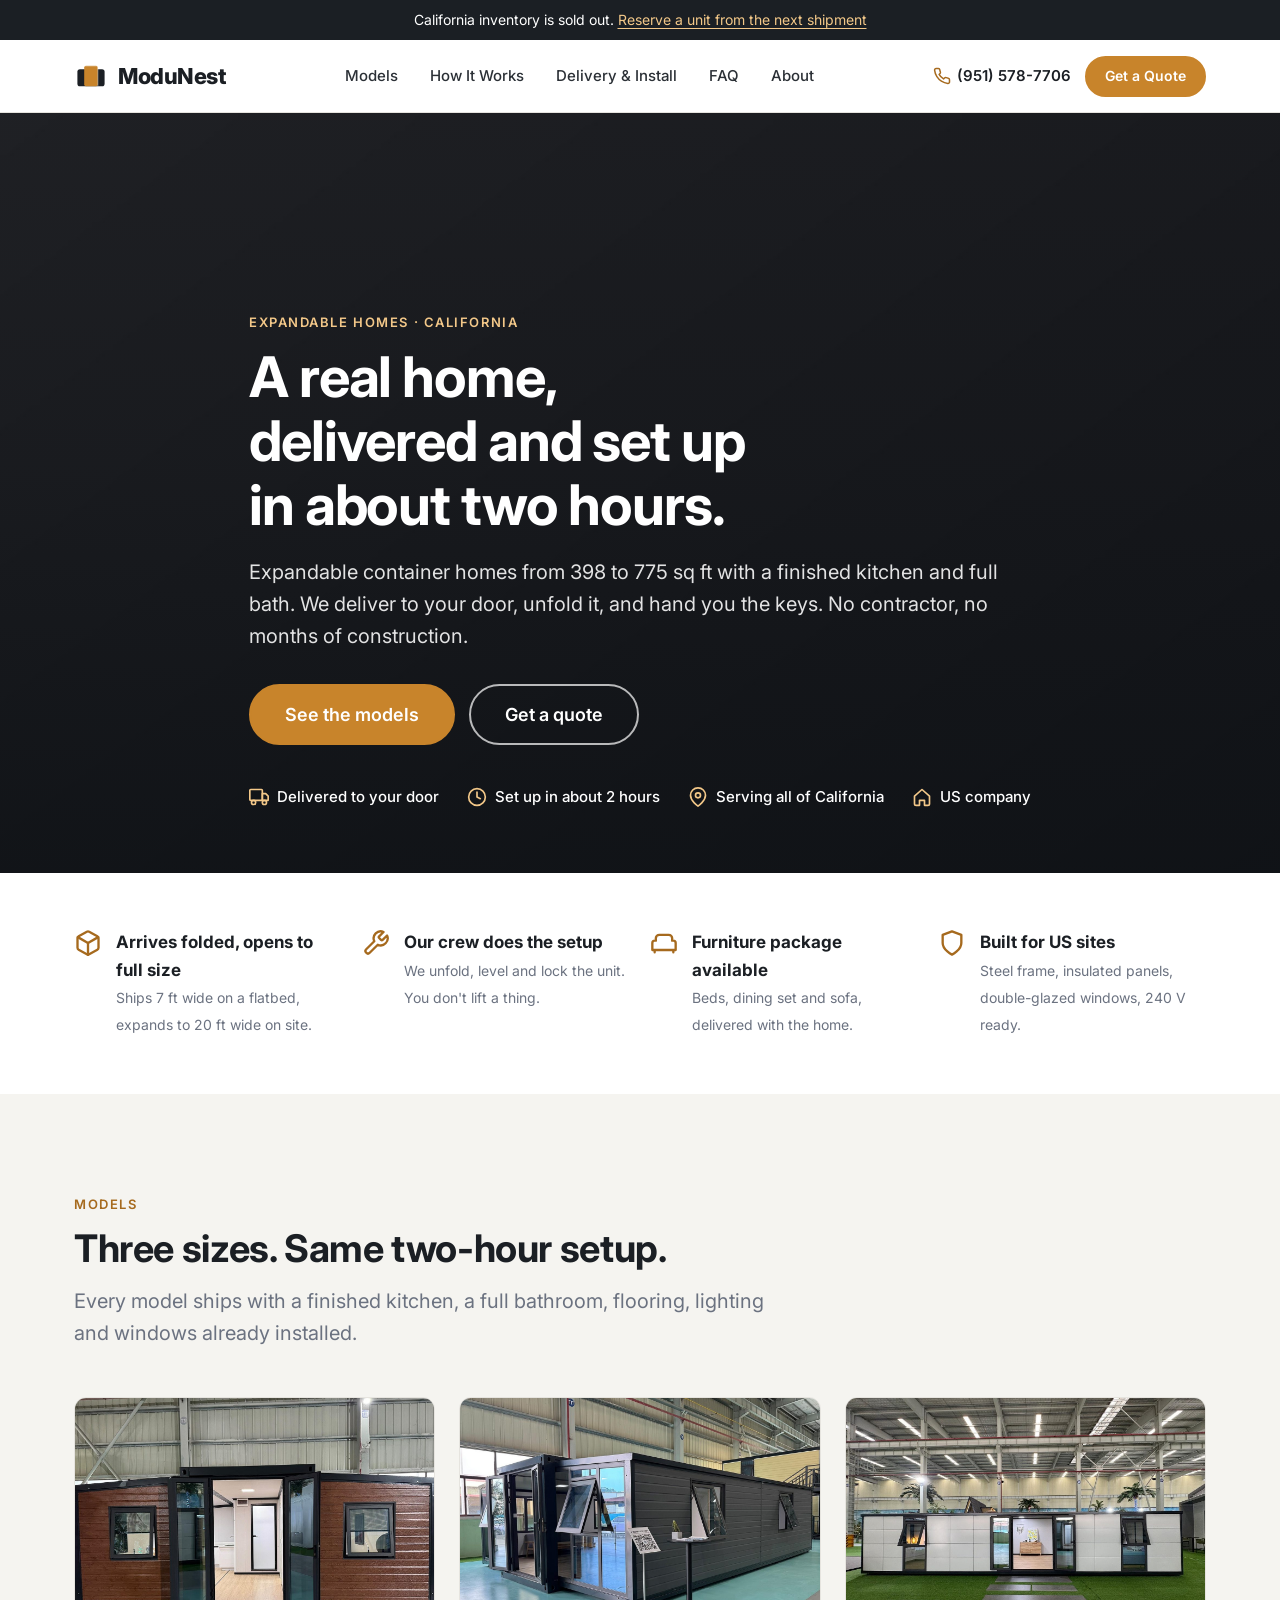
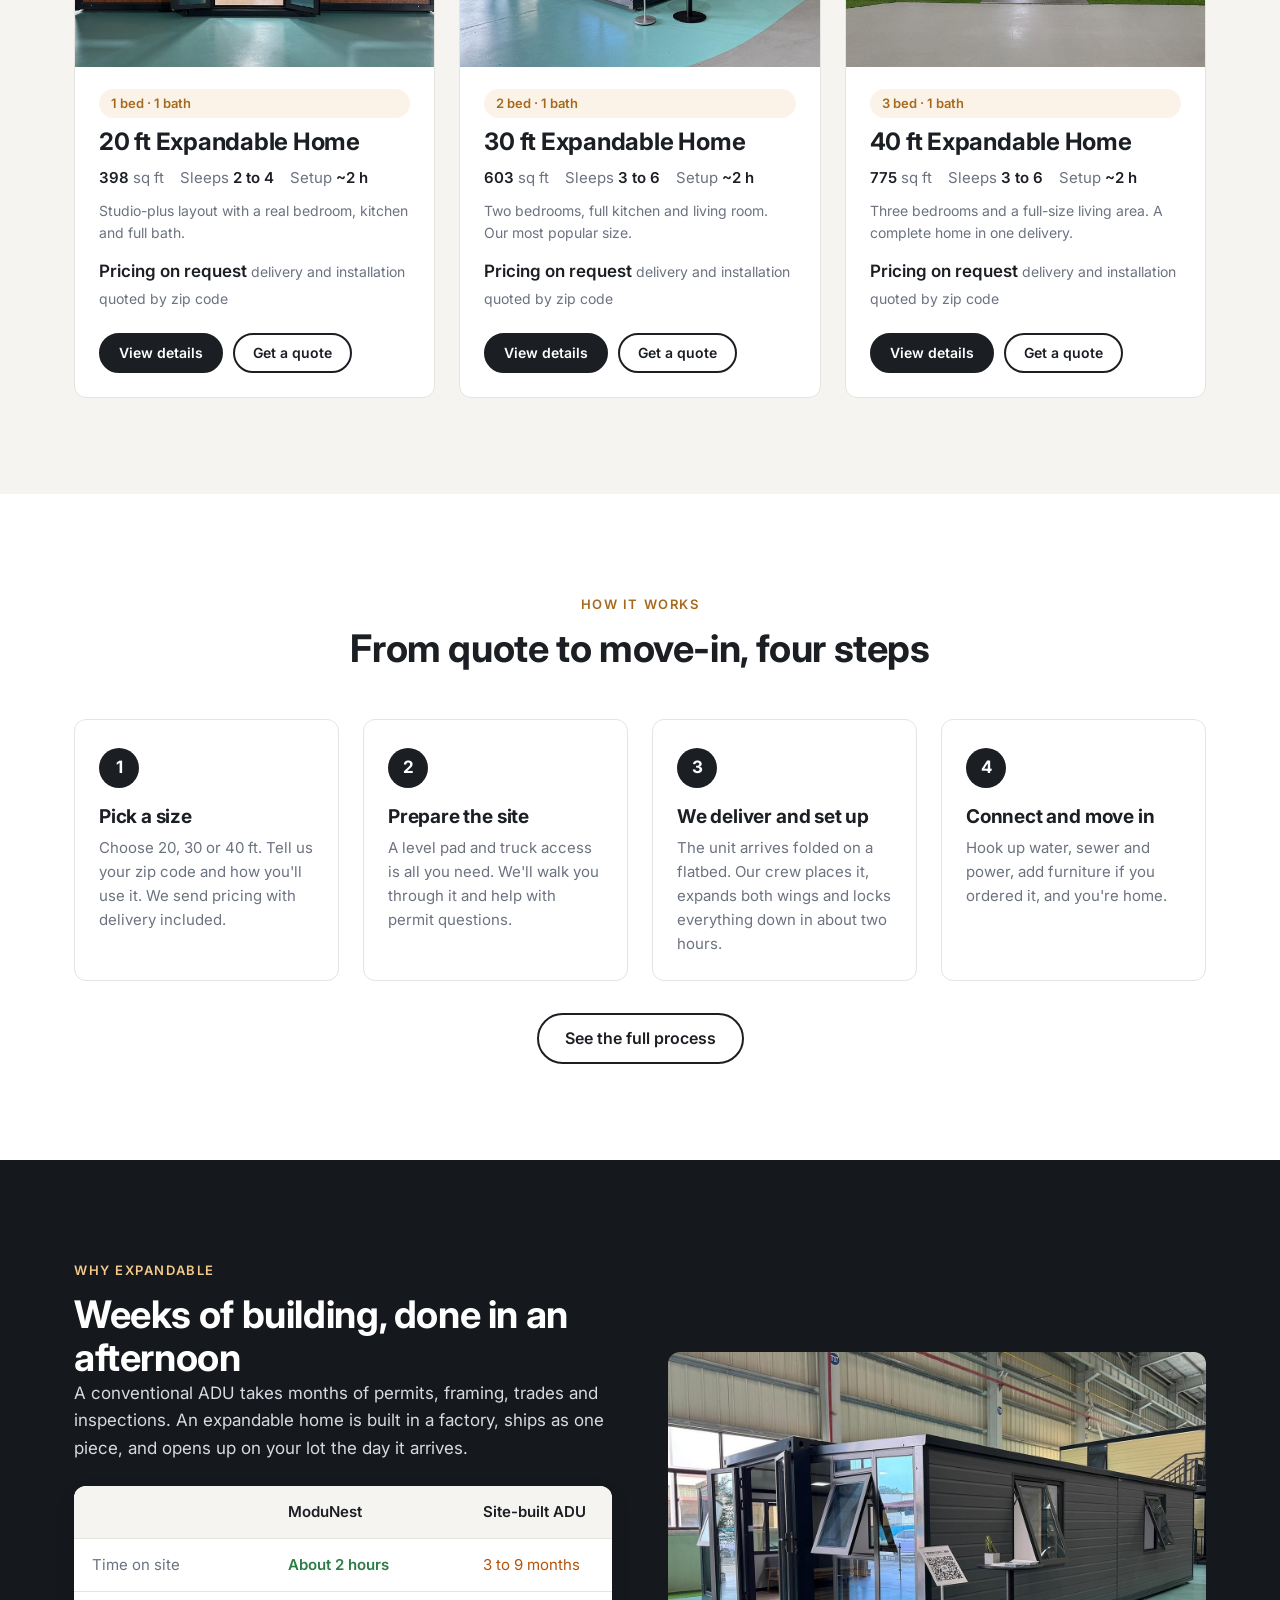
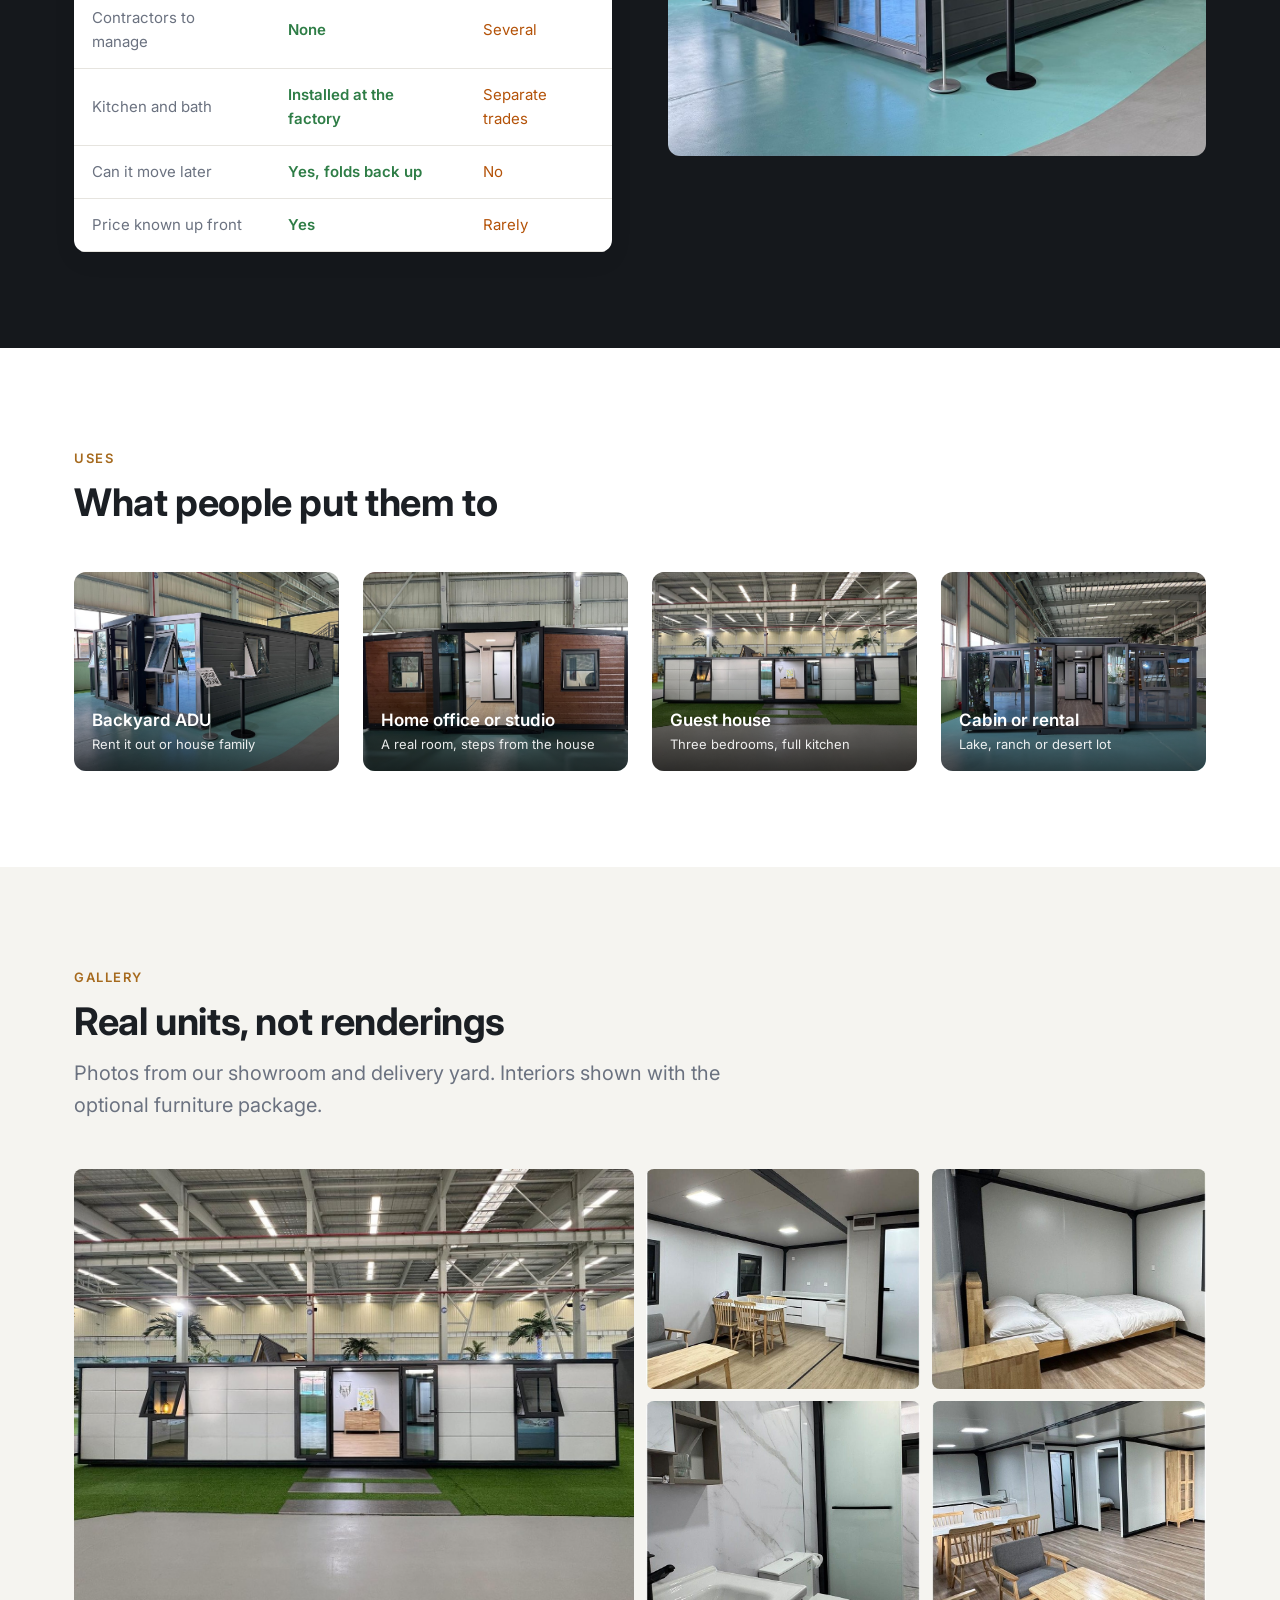
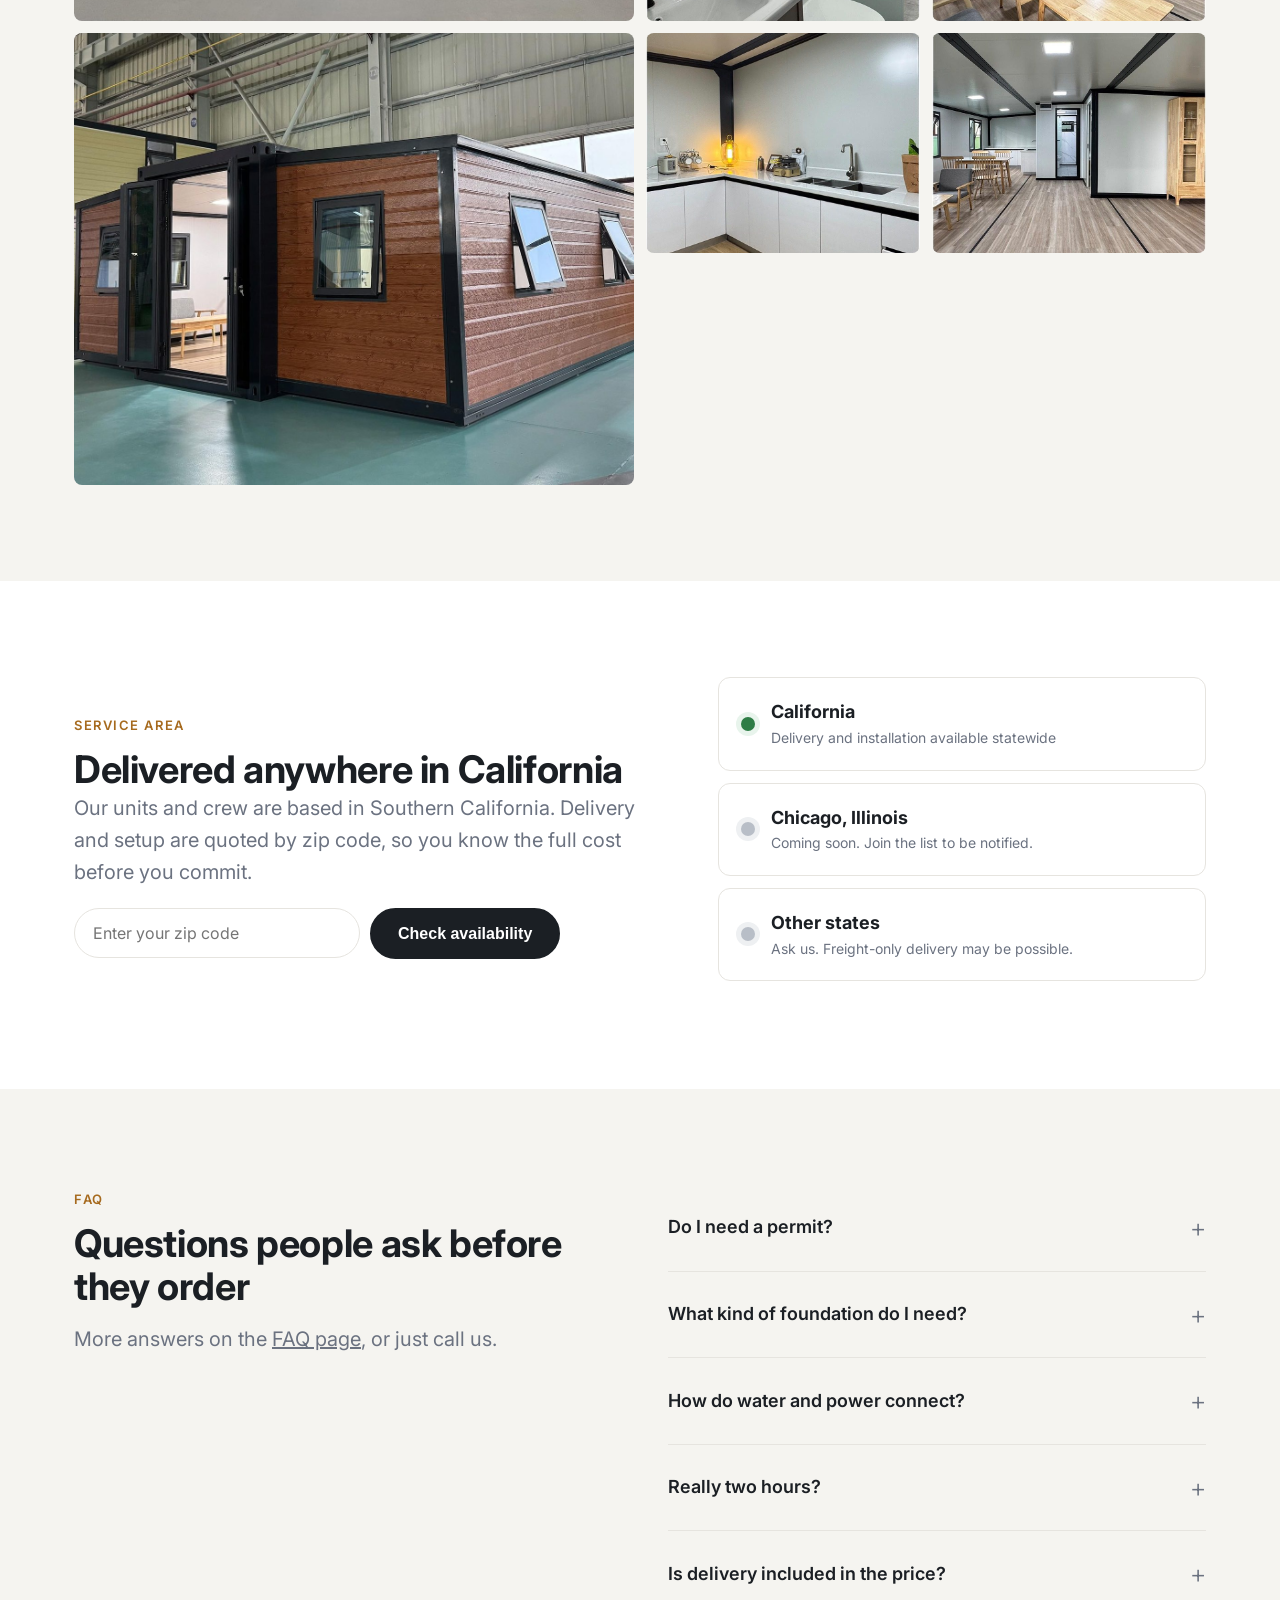
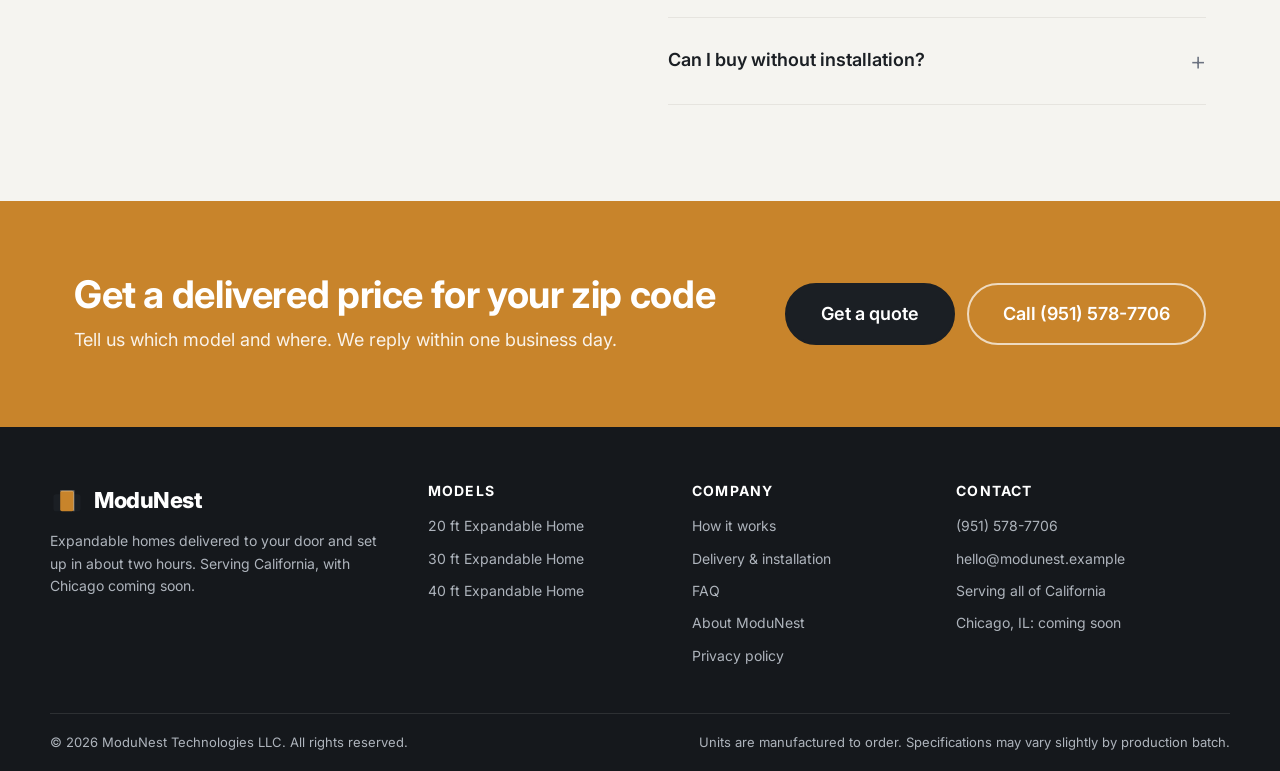
==== commit 9d84f46a: "Remove AI-generated renders; keep real showroom photos, floor plans and 3D layouts; dark placeholder" ====
--- a/index.html
+++ b/index.html
@@ -8,7 +8,7 @@
 <link rel="canonical" href="https://rogerhong02.github.io/modunest-site/index.html">
 <meta property="og:title" content="Expandable Container Homes Delivered & Installed in California | ModuNest">
 <meta property="og:description" content="Move-in ready expandable container homes, 398 to 775 sq ft. Delivered to your door and set up in about two hours. One-stop delivery, installation and furniture. Serving California.">
-<meta property="og:image" content="https://rogerhong02.github.io/modunest-site/images/hero-1.jpg">
+<meta property="og:image" content="https://rogerhong02.github.io/modunest-site/images/40ft-card.jpg">
 <meta property="og:type" content="website">
 <meta name="theme-color" content="#1B1F24">
 <link rel="icon" href="images/favicon.svg" type="image/svg+xml">
